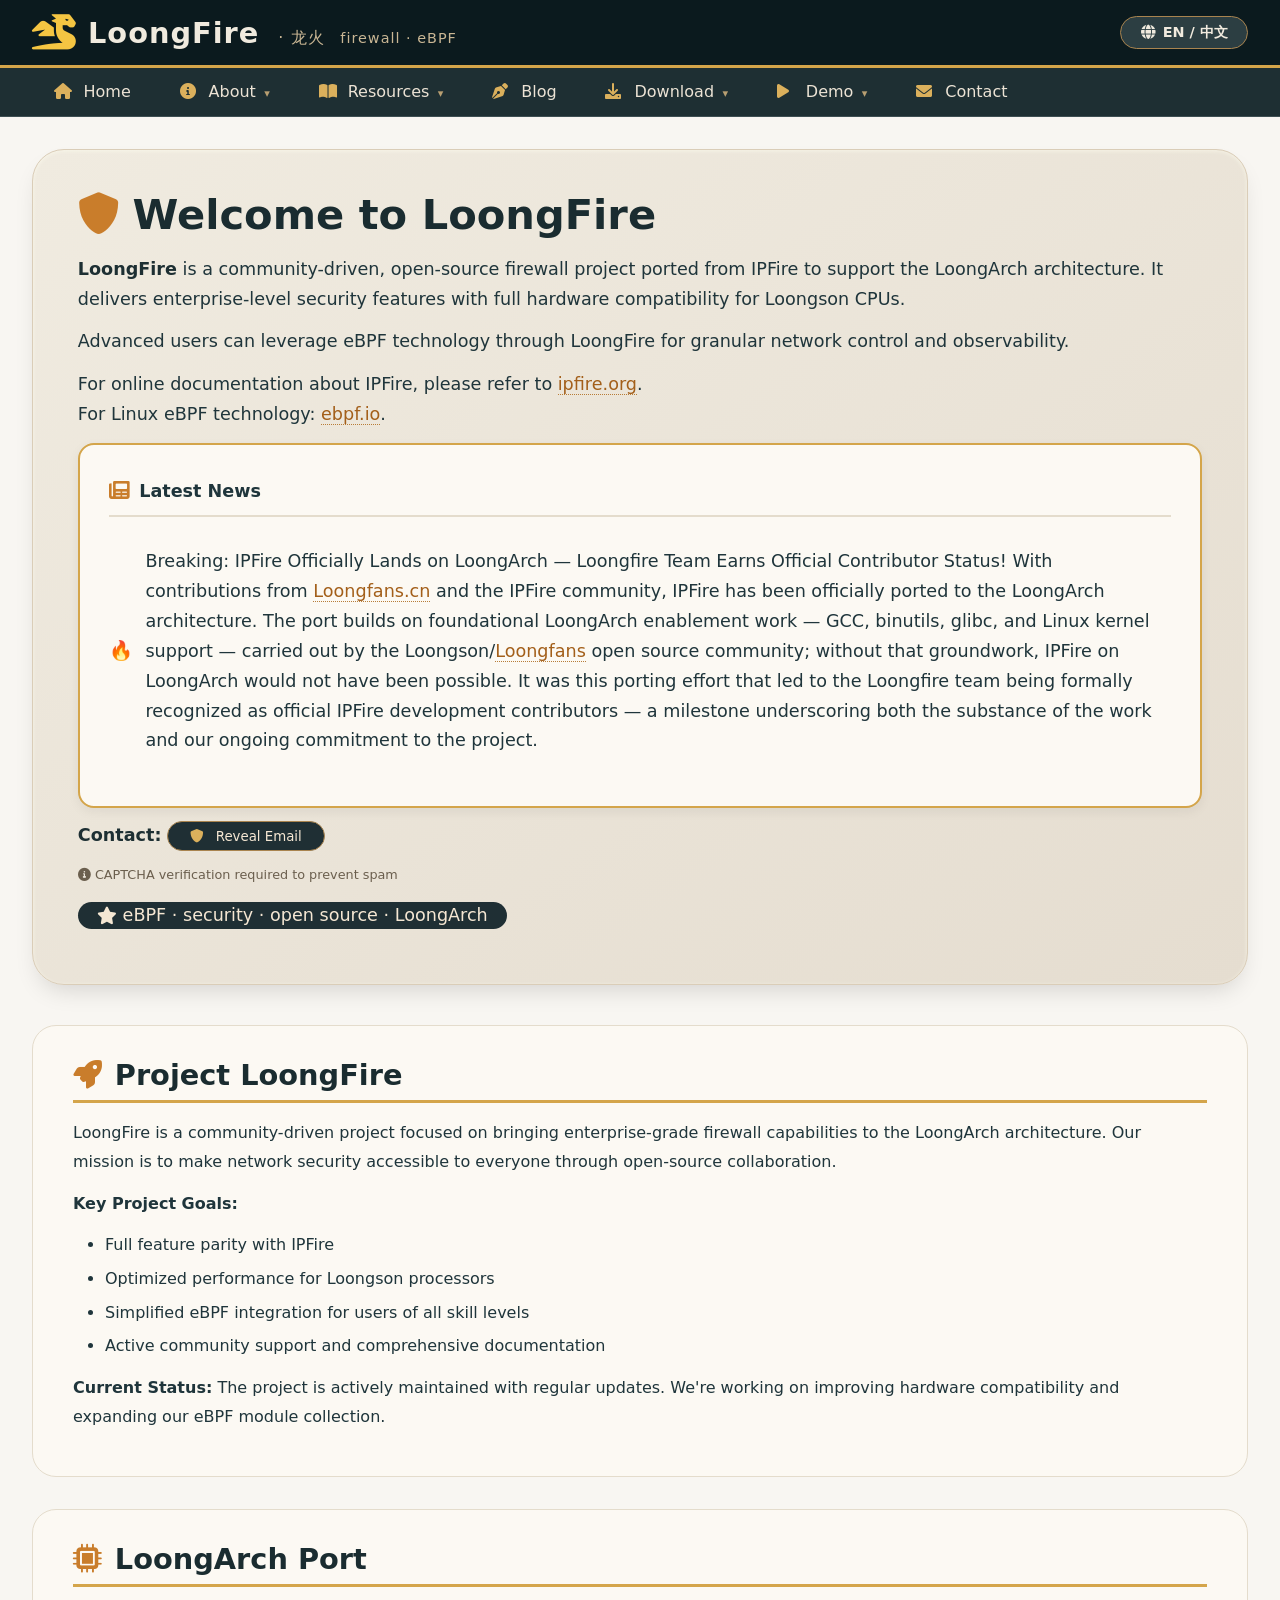
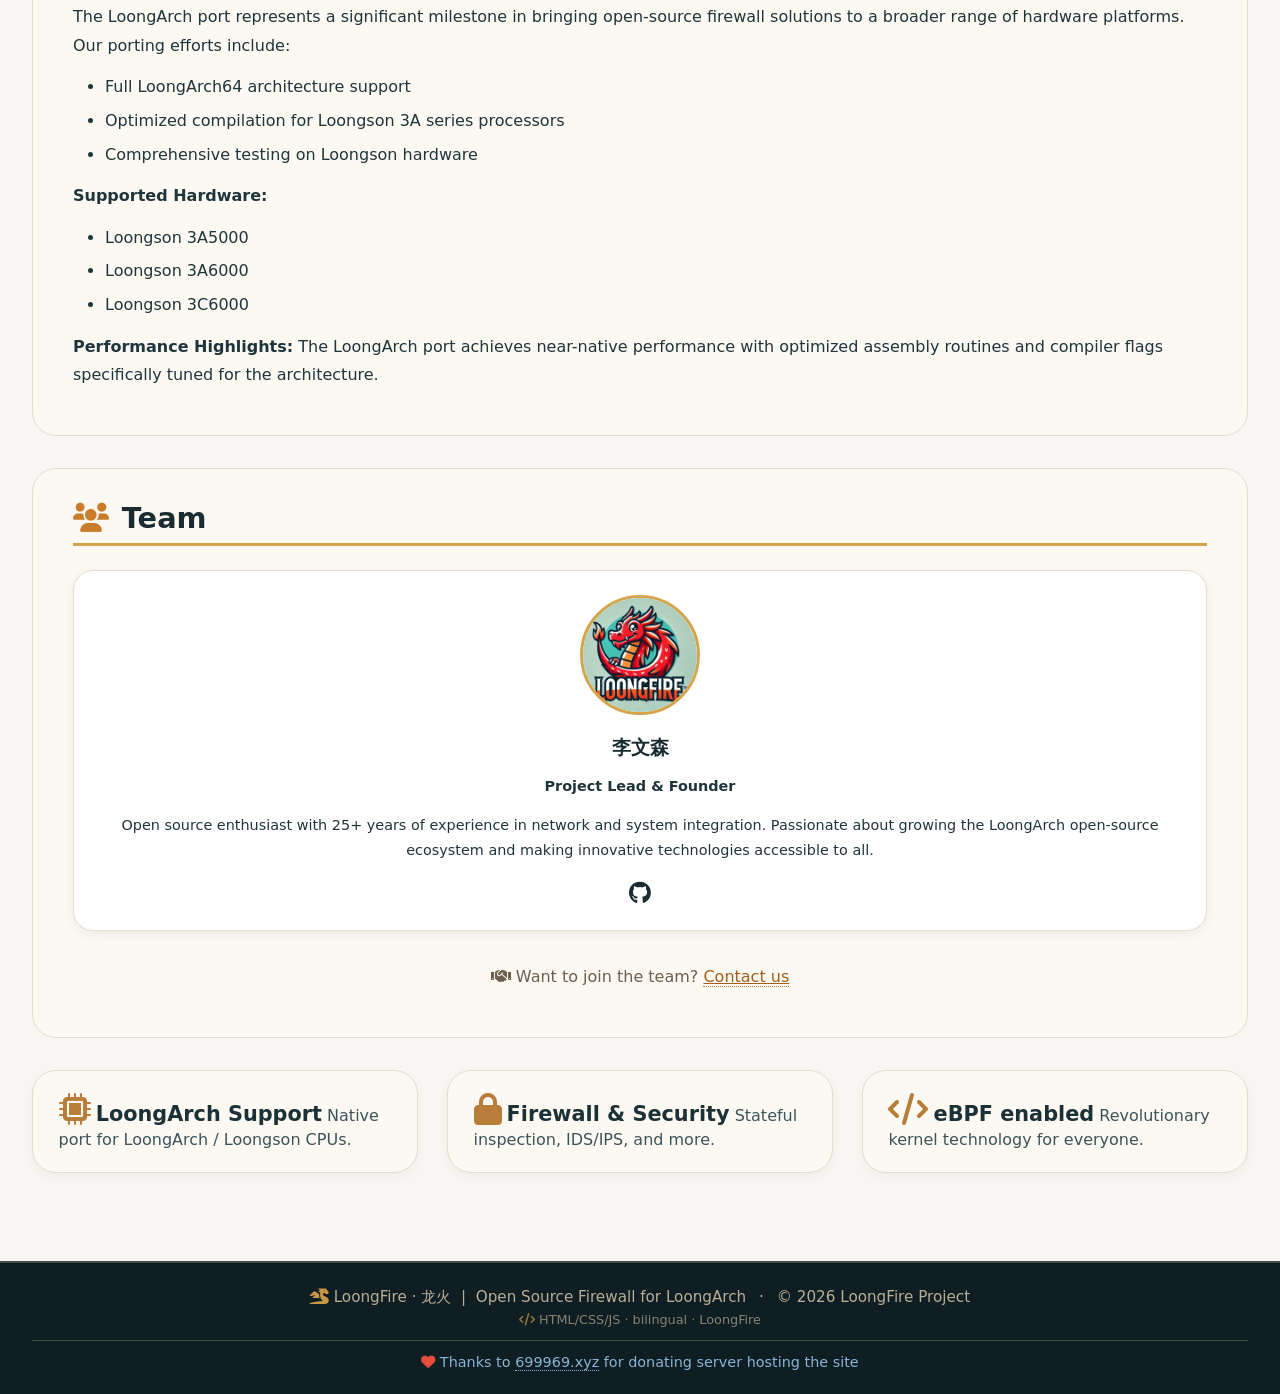
==== index.html @ e5f91e1d "blog: glibc 2.44 story Assisted-by: Deepseek Signed-off-by: Vincent Li <vincent.mc.li@gmail.com>" ====
<!DOCTYPE html>
<html lang="en">
<head>
    <meta charset="UTF-8">
    <meta name="viewport" content="width=device-width, initial-scale=1.0">
    <title>LoongFire · 龙火防火墙</title>
    <!-- Font Awesome for icons -->
    <link rel="stylesheet" href="https://cdnjs.cloudflare.com/ajax/libs/font-awesome/6.0.0-beta3/css/all.min.css">
    <!-- Main styles -->
    <link rel="stylesheet" href="style.css">
    <style>
        /* 域名声明横幅样式 */
        .domain-statement {
            background: #8b0000;
            color: #fff;
            padding: 12px 20px;
            text-align: center;
            font-size: 0.95rem;
            border-bottom: 3px solid #ff6b6b;
            position: relative;
            z-index: 100;
        }
        .domain-statement a {
            color: #ffd700;
            text-decoration: underline;
            font-weight: bold;
        }
        .domain-statement a:hover {
            color: #fff;
        }
        .domain-statement .warning-icon {
            margin-right: 10px;
            font-size: 1.2rem;
            animation: blink-warning 1s infinite;
        }
        @keyframes blink-warning {
            0%, 100% { opacity: 1; }
            50% { opacity: 0.3; }
        }
        .domain-statement .highlight-domain {
            background: rgba(255, 215, 0, 0.2);
            padding: 2px 8px;
            border-radius: 4px;
            font-weight: bold;
            color: #ffd700;
        }
        @media (max-width: 768px) {
            .domain-statement {
                font-size: 0.8rem;
                padding: 10px 12px;
            }
        }
    </style>
</head>
<body class="lang-en">
    <!-- ============ 域名声明横幅 ============ -->
    <!--div class="domain-statement">
        <span class="warning-icon"><i class="fas fa-exclamation-triangle"></i></span>
        <span data-lang="en">
            <strong>⚠️ OFFICIAL DOMAIN NOTICE:</strong> 
            <span class="highlight-domain">loongfire.com</span> and 
            <span class="highlight-domain">loongfire.net</span> are 
            <strong>NOT</strong> official domains of the LoongFire project. 
            They are unauthorized and redirected to this site without permission. 
            The <strong>only official domain</strong> is 
            <a href="https://www.bpfire.net" target="_blank">bpfire.net</a>. 
            Please verify before trusting any content. 
            <i class="fas fa-shield-alt" style="margin-left:8px;"></i>
        </span>
        <span data-lang="zh">
            <strong>⚠️ 官方域名声明：</strong> 
            <span class="highlight-domain">loongfire.com</span> 和 
            <span class="highlight-domain">loongfire.net</span> 
            <strong>并非</strong> LoongFire 项目的官方域名。 
            它们未经授权，被擅自重定向至本站。 
            <strong>唯一官方域名</strong>为 
            <a href="https://www.bpfire.net" target="_blank">bpfire.net</a>。 
            请用户注意甄别，谨防风险。 
            <i class="fas fa-shield-alt" style="margin-left:8px;"></i>
        </span>
    </div-->

    <!-- header -->
    <header class="header">
        <div class="logo-area">
            <span class="logo-icon"><i class="fas fa-dragon"></i></span>
            <span class="logo-text">
                LoongFire <small>· 龙火</small>
                <small style="font-weight:300; font-size:0.9rem; margin-left:0.3rem;" data-lang="en">firewall · eBPF</small>
                <small style="font-weight:300; font-size:0.9rem; margin-left:0.3rem;" data-lang="zh">防火墙 · eBPF</small>
            </span>
        </div>
        <button class="lang-toggle" id="langToggle">
            <i class="fas fa-globe"></i> 
            <span data-lang="en">EN / 中文</span>
            <span data-lang="zh">中文 / EN</span>
        </button>
    </header>

    <!-- navbar -->
    <nav class="navbar">
        <ul class="nav-menu">
            <li class="nav-item"><a href="#" class="nav-link"><i class="fas fa-home"></i> <span data-lang="en">Home</span><span data-lang="zh">首页</span></a></li>
            
            <!-- About dropdown with anchor links -->
            <li class="nav-item dropdown">
                <a href="#" class="nav-link"><i class="fas fa-info-circle"></i> <span data-lang="en">About</span><span data-lang="zh">关于</span></a>
                <div class="dropdown-content">
                    <a href="#project"><span data-lang="en">Project LoongFire</span><span data-lang="zh">LoongFire 项目</span></a>
                    <a href="#loongson-port"><span data-lang="en">Loongson Port</span><span data-lang="zh">龙芯移植</span></a>
                    <a href="#team"><span data-lang="en">Team</span><span data-lang="zh">团队</span></a>
                </div>
            </li>

            <li class="nav-item dropdown">
                <a href="#" class="nav-link"><i class="fas fa-book-open"></i> <span data-lang="en">Resources</span><span data-lang="zh">资源</span></a>
                <div class="dropdown-content">
                    <a href="https://ipfire.org/" target="_blank"><span data-lang="en">IPFire Docs</span><span data-lang="zh">IPFire 文档</span></a>
                    <a href="https://ebpf.io/" target="_blank"><span data-lang="en">eBPF.io</span><span data-lang="zh">eBPF 官网</span></a>
                    <a href="https://github.com/vincentmli/loongfire" target="_blank"><span data-lang="en">GitHub</span><span data-lang="zh">GitHub</span></a>
                </div>
            </li>

            <!-- NEW: Blog page link -->
            <li class="nav-item"><a href="blog/index.html?lang=en" class="nav-link" id="blogNav"><i class="fas fa-pen-nib"></i> <span data-lang="en">Blog</span><span data-lang="zh">博客</span></a></li>

            <!-- DOWNLOAD dropdown -->
            <li class="nav-item dropdown">
                <a href="#" class="nav-link"><i class="fas fa-download"></i> <span data-lang="en">Download</span><span data-lang="zh">下载</span></a>
                <div class="dropdown-content">
                    <a href="https://www.bpfire.net/download/loongfire/images_loongarch64/" target="_blank"><span data-lang="en">LoongArch</span><span data-lang="zh">龙架构</span></a>
                    <a href="https://www.bpfire.net/download/loongfire/images_x86_64/" target="_blank"><span data-lang="en">X86_64</span><span data-lang="zh">X86_64</span></a>
                </div>
            </li>

            <!-- DEMO dropdown -->
            <li class="nav-item dropdown">
                <a href="#" class="nav-link"><i class="fas fa-play"></i> <span data-lang="en">Demo</span><span data-lang="zh">演示</span></a>
                <div class="dropdown-content">
                    <a href="https://youtu.be/1pdNgoP-Kho?si=ar517D0sQq7gYv2_" target="_blank"><span data-lang="en">Youtube Demo Video</span><span data-lang="zh">油管演示视频</span></a>
                    <a href="https://youtu.be/rVHkBf1HB7Y" target="_blank"><span data-lang="en">Loongson Mini PC Demo</span><span data-lang="zh">龙芯迷你 PC 演示</span></a>
                    <a href="https://space.bilibili.com/622328985" target="_blank"><span data-lang="en">Bilibili Video collections</span><span data-lang="zh">Bilibili 视频集</span></a>
                </div>
            </li>

            <li class="nav-item"><a href="#" class="nav-link" id="contactNavLink"><i class="fas fa-envelope"></i> <span data-lang="en">Contact</span><span data-lang="zh">联系</span></a></li>
        </ul>
    </nav>

    <!-- main content -->
    <div class="container">
        <section class="hero">
            <h1>
                <i class="fas fa-shield-alt"></i> 
                <span data-lang="en">Welcome to LoongFire</span>
                <span data-lang="zh">欢迎使用 LoongFire</span>
            </h1>

            <div data-lang="en">
                <p><b>LoongFire</b> is a community-driven, open-source firewall project ported from IPFire to support the LoongArch architecture. It delivers enterprise-level security features with full hardware compatibility for Loongson CPUs.</p>
                <p>Advanced users can leverage eBPF technology through LoongFire for granular network control and observability.</p>
                <p>For online documentation about IPFire, please refer to <a href="https://ipfire.org/" target="_blank">ipfire.org</a>.<br/>For Linux eBPF technology: <a href="https://ebpf.io/" target="_blank">ebpf.io</a>.</p>
            </div>
            <div data-lang="zh">
                <p><b>LoongFire</b> 是一个社区驱动的开源防火墙项目，基于 IPFire 移植，支持龙架构（LoongArch）。它为龙芯 CPU 提供企业级安全防护与完整的硬件兼容性。</p>
                <p>高级用户可以通过 LoongFire 使用 eBPF 技术，实现细粒度的网络控制与可观测性。</p>
                <p>关于 IPFire 的在线文档，请参考 <a href="https://ipfire.org/" target="_blank">ipfire.org</a>。<br/>Linux eBPF 技术：<a href="https://ebpf.io/" target="_blank">ebpf.io</a>。</p>
            </div>

            <!-- Rolling News Section -->
            <div class="news-section">
                <div class="news-header">
                    <i class="fas fa-newspaper"></i>
                    <span data-lang="en">Latest News</span>
                    <span data-lang="zh">最新动态</span>
                </div>
                <div class="news-ticker">
                    <div class="news-item active">
                        <span class="news-badge">🔥</span>
			<span data-lang="en">Breaking: IPFire Officially Lands on LoongArch — Loongfire Team Earns Official Contributor Status! With contributions from <a href="https://loongfans.cn">Loongfans.cn</a> and the IPFire community, IPFire has been officially ported to the LoongArch architecture. The port builds on foundational LoongArch enablement work — GCC, binutils, glibc, and Linux kernel support — carried out by the Loongson/<a href="https://loongfans.cn">Loongfans</a> open source community; without that groundwork, IPFire on LoongArch would not have been possible. It was this porting effort that led to the Loongfire team being formally recognized as official IPFire development contributors — a milestone underscoring both the substance of the work and our ongoing commitment to the project.</span>
			<span data-lang="zh">重磅：IPFire 正式登陆龙架构！Loongfire 团队跻身 IPFire 官方贡献者行列 在 <a href="https://loongfans.cn">Loongfans.cn</a> 龙芯爱好者社区与 IPFire 社区的共同支持下，IPFire 已正式移植至龙架构。此次移植建立在龙芯/<a href="https://loongfans.cn">Loongfans</a> 开源社区完成的 GCC、binutils、glibc 及 Linux 内核龙架构支持等基础性工作之上——没有这些铺垫，IPFire 支持龙架构便无从谈起。正是此次移植工作，使 Loongfire 团队被正式认定为 IPFire 官方开发贡献者——这一里程碑既彰显了工作的实质分量，也体现了我们对该项目的长期投入。</span>
                    </div>

                    <!-- NEW: Blog news item -->
                    <div class="news-item">
                        <span class="news-badge">📝</span>
                        <span data-lang="en">New on the blog: <a href="blog/2026-10-27-glibc-dracut-boot-bug.html?lang=en" style="color:inherit;border-bottom:1px dotted currentColor;">The Bug That Broke the Boot</a> — how a glibc 2.44 change silently crippled dracut, and how LoongFire and IPFire tracked it down.</span>
                        <span data-lang="zh">博客新文章：<a href="blog/2026-10-27-glibc-dracut-boot-bug.html?lang=zh" style="color:inherit;border-bottom:1px dotted currentColor;">一个让启动失败的 Bug</a> —— glibc 2.44 的变更如何悄然瘫痪 dracut，以及 LoongFire 与 IPFire 如何将其揪出。</span>
                    </div>

                    <!--div class="news-item">
                        <span class="news-badge">🚀</span>
                        <span data-lang="en">LoongFire core204 released</span>
                        <span data-lang="zh">LoongFire core204 性能优化版本发布</span>
                    </div-->
                    <!--div class="news-item">
                        <span class="news-badge">🐧</span>
                        <span data-lang="en">Kernel 7.2 stable is now live on LoongFire — faster, safer, stronger</span>
                        <span data-lang="zh">LoongFire 正式支持内核 7.2 稳定版 — 更快、更安全、更强悍</span>
                    </div-->
                </div>
            </div>

            <!-- Contact section with CAPTCHA -->
            <div class="contact-section" id="contactSection">
                <p>
                    <span data-lang="en"><b>Contact:</b></span>
                    <span data-lang="zh"><b>联系：</b></span>
                    <button class="contact-btn" id="showCaptchaBtn">
                        <i class="fas fa-shield-alt"></i> 
                        <span data-lang="en">Reveal Email</span>
                        <span data-lang="zh">显示邮箱</span>
                    </button>
                </p>
                <div class="email-revealed" id="emailRevealed">
                    <i class="fas fa-envelope"></i> jinyangli39@foxmail.com
                </div>
                <p style="font-size:0.8rem; color:#6b5f4e; margin-top:0.2rem;">
                    <i class="fas fa-info-circle"></i> 
                    <span data-lang="en">CAPTCHA verification required to prevent spam</span>
                    <span data-lang="zh">需要 CAPTCHA 验证以防止垃圾邮件</span>
                </p>
            </div>

            <div style="margin-top: 1rem;">
                <span style="background: #1f2f34; color: #f5e7d3; padding: 0.2rem 1.2rem; border-radius: 40px; font-weight: 500;">
                    <i class="fas fa-star"></i> <span data-lang="en">eBPF · security · open source · LoongArch</span><span data-lang="zh">eBPF · 安全 · 开源 · 龙架构</span>
                </span>
            </div>
        </section>

        <!-- About Sections -->
        <section id="project" class="about-section">
            <h2><i class="fas fa-rocket"></i> <span data-lang="en">Project LoongFire</span><span data-lang="zh">LoongFire 项目</span></h2>
            <div data-lang="en">
                <p>LoongFire is a community-driven project focused on bringing enterprise-grade firewall capabilities to the LoongArch architecture. Our mission is to make network security accessible to everyone through open-source collaboration.</p>
                <p><b>Key Project Goals:</b></p>
                <ul>
                    <li>Full feature parity with IPFire</li>
                    <li>Optimized performance for Loongson processors</li>
                    <li>Simplified eBPF integration for users of all skill levels</li>
                    <li>Active community support and comprehensive documentation</li>
                </ul>
                <p><b>Current Status:</b> The project is actively maintained with regular updates. We're working on improving hardware compatibility and expanding our eBPF module collection.</p>
            </div>
            <div data-lang="zh">
                <p>LoongFire 是一个社区驱动的开源项目，致力于将企业级防火墙功能带到龙架构。我们的使命是通过开源协作，让网络安全对每个人都触手可及。</p>
                <p><b>项目关键目标：</b></p>
                <ul>
                    <li>与 IPFire 功能完全一致</li>
                    <li>针对龙芯处理器优化性能</li>
                    <li>为不同技术水平的用户简化 eBPF 集成</li>
                    <li>活跃的社区支持和完善的文档</li>
                </ul>
                <p><b>当前状态：</b>项目正在积极维护并定期更新。我们正在改进硬件兼容性并扩展 eBPF 模块集。</p>
            </div>
        </section>

        <section id="loongson-port" class="about-section">
            <h2><i class="fas fa-microchip"></i> <span data-lang="en">LoongArch Port</span><span data-lang="zh">龙架构移植</span></h2>
            <div data-lang="en">
                <p>The LoongArch port represents a significant milestone in bringing open-source firewall solutions to a broader range of hardware platforms. Our porting efforts include:</p>
                <ul>
                    <li>Full LoongArch64 architecture support</li>
                    <li>Optimized compilation for Loongson 3A series processors</li>
                    <li>Comprehensive testing on Loongson hardware</li>
                </ul>
                <p><b>Supported Hardware:</b></p>
                <ul>
                    <li>Loongson 3A5000</li>
                    <li>Loongson 3A6000</li>
                    <li>Loongson 3C6000</li>
                </ul>
                <p><b>Performance Highlights:</b> The LoongArch port achieves near-native performance with optimized assembly routines and compiler flags specifically tuned for the architecture.</p>
            </div>
            <div data-lang="zh">
                <p>龙架构移植是将开源防火墙解决方案带到更广泛硬件平台的重要里程碑。我们的移植工作包括：</p>
                <ul>
                    <li>完整 LoongArch64 架构支持</li>
                    <li>针对龙芯 3A 系列处理器优化编译</li>
                    <li>在龙芯硬件上全面测试</li>
                </ul>
                <p><b>支持的硬件：</b></p>
                <ul>
                    <li>龙芯 3A5000</li>
                    <li>龙芯 3A6000</li>
                    <li>龙芯 3C6000</li>
                </ul>
                <p><b>性能亮点：</b>龙架构移植通过针对该架构优化的汇编例程和编译器标志，实现了接近原生的性能。</p>
            </div>
        </section>

        <section id="team" class="about-section">
            <h2><i class="fas fa-users"></i> <span data-lang="en">Team</span><span data-lang="zh">团队</span></h2>
            <div class="team-grid">
                <div class="team-member">
                    <img src="./loongfire-logo.jpg" alt="李文森" class="team-avatar">
                    <h3>李文森</h3>
                    <p class="team-role"><span data-lang="en">Project Lead & Founder</span><span data-lang="zh">项目负责人 & 创始人</span></p>
                    <p class="team-bio" data-lang="en">Open source enthusiast with 25+ years of experience in network and system integration. Passionate about growing the LoongArch open-source ecosystem and making innovative technologies accessible to all.</p>
                    <p class="team-bio" data-lang="zh">开源爱好者，拥有25年以上网络系统集成经验。致力于推动龙架构开源生态发展，让创新技术惠及每一位用户。</p>

                    <div class="team-social">
                        <a href="https://github.com/vincentmli" target="_blank"><i class="fab fa-github"></i></a>
                    </div>
                </div>
                
            </div>
            <p style="text-align: center; margin-top: 2rem; color: #6b5f4e;">
                <i class="fas fa-handshake"></i> 
                <span data-lang="en">Want to join the team? <a href="#" id="teamContactLink" style="color: #a35f1a; border-bottom: 1px dotted #b87d38; cursor: pointer;">Contact us</a></span>
                <span data-lang="zh">想加入团队？<a href="#" id="teamContactLinkZh" style="color: #a35f1a; border-bottom: 1px dotted #b87d38; cursor: pointer;">联系我们</a></span>
            </p>
        </section>

        <div class="feature-grid">
            <div class="feature-card">
                <i class="fas fa-microchip"></i>
                <h3 data-lang="en">LoongArch Support</h3>
                <h3 data-lang="zh">龙架构支持</h3>
                <p data-lang="en">Native port for LoongArch / Loongson CPUs.</p>
                <p data-lang="zh">原生支持龙架构 / 龙芯 CPU。</p>
            </div>
            <div class="feature-card">
                <i class="fas fa-lock"></i>
                <h3 data-lang="en">Firewall & Security</h3>
                <h3 data-lang="zh">防火墙 & 安全</h3>
                <p data-lang="en">Stateful inspection, IDS/IPS, and more.</p>
                <p data-lang="zh">状态检测、入侵检测/防御等。</p>
            </div>
            <div class="feature-card">
                <i class="fas fa-code"></i>
                <h3 data-lang="en">eBPF enabled</h3>
                <h3 data-lang="zh">eBPF 赋能</h3>
                <p data-lang="en">Revolutionary kernel technology for everyone.</p>
                <p data-lang="zh">人人都能用的革命性内核技术。</p>
            </div>
        </div>
    </div>

    <!-- CAPTCHA Modal -->
    <div class="captcha-overlay" id="captchaOverlay">
        <div class="captcha-modal">
            <button class="close-btn" id="closeCaptchaBtn">&times;</button>
            <h3>
                <i class="fas fa-shield-alt"></i>
                <span data-lang="en">Verify you are human</span>
                <span data-lang="zh">验证您是真人</span>
            </h3>
            <p data-lang="en">Please solve the math problem to reveal the email address.</p>
            <p data-lang="zh">请解决数学问题以显示邮箱地址。</p>
            
            <div class="captcha-challenge" id="captchaChallenge">
                <span id="num1">5</span> + <span id="num2">3</span> = ?
            </div>
            
            <div class="captcha-input-group">
                <input type="number" id="captchaInput" placeholder="?" autofocus>
                <button id="verifyCaptchaBtn">
                    <span data-lang="en">Verify</span>
                    <span data-lang="zh">验证</span>
                </button>
            </div>
            
            <div class="captcha-error" id="captchaError">
                <i class="fas fa-exclamation-circle"></i> 
                <span data-lang="en">Incorrect answer. Please try again.</span>
                <span data-lang="zh">答案错误。请重试。</span>
            </div>
            
            <div class="captcha-success" id="captchaSuccess">
                <i class="fas fa-check-circle"></i> 
                <span data-lang="en">Verified! Email revealed below.</span>
                <span data-lang="zh">验证成功！邮箱已显示。</span>
            </div>
            
            <button class="captcha-refresh" id="refreshCaptchaBtn">
                <i class="fas fa-sync-alt"></i> 
                <span data-lang="en">New challenge</span>
                <span data-lang="zh">新题目</span>
            </button>
        </div>
    </div>

    <!-- footer -->
    <footer class="footer">
        <p>
            <i class="fas fa-dragon"></i> LoongFire · 龙火 &nbsp;|&nbsp;
            <span data-lang="en">Open Source Firewall for LoongArch</span>
            <span data-lang="zh">龙架构开源防火墙</span>
            <span style="margin:0 0.5rem;">·</span>
            <span data-lang="en">© 2026 LoongFire Project</span>
            <span data-lang="zh">© 2026 LoongFire 项目</span>
        </p>
        <p style="font-size:0.8rem; opacity:0.7; margin-top:0.3rem;">
            <i class="fas fa-code"></i> HTML/CSS/JS · bilingual · LoongFire
        </p>
        <!-- Donation acknowledgment -->
        <p style="font-size:0.9rem; margin-top:0.8rem; padding-top:0.8rem; border-top:1px solid #3f4f44; color: #8ab4d6;">
            <i class="fas fa-heart" style="color: #e74c3c;"></i> 
            <span data-lang="en">Thanks to <a href="https://699969.xyz" target="_blank" style="color: #8ab4d6; text-decoration: none; border-bottom: 1px dotted #8ab4d6;">699969.xyz</a> for donating server hosting the site</span>
            <span data-lang="zh">感谢 <a href="https://699969.xyz" target="_blank" style="color: #8ab4d6; text-decoration: none; border-bottom: 1px dotted #8ab4d6;">699969.xyz</a> 捐赠服务器托管本网站</span>
        </p>
    </footer>

    <!-- Keep the Blog nav link in the current language -->
    <script>
    (function () {
        var nav = document.getElementById('blogNav');
        if (!nav) return;
        nav.addEventListener('click', function () {
            var lang = document.body.classList.contains('lang-zh') ? 'zh' : 'en';
            nav.href = 'blog/index.html?lang=' + lang;
        });
    })();
    </script>

    <!-- JavaScript -->
    <script src="script.js"></script>
</body>
</html>
---- style.css ----
* {
    margin: 0;
    padding: 0;
    box-sizing: border-box;
    font-family: 'Segoe UI', Roboto, system-ui, Tahoma, Verdana, Arial, sans-serif;
}
body {
    background: #f8f6f2;
    min-height: 100vh;
    display: flex;
    flex-direction: column;
}
/* header & nav */
.header {
    background: #0b1a1e;
    color: #f0eade;
    padding: 0.75rem 2rem;
    display: flex;
    flex-wrap: wrap;
    align-items: center;
    justify-content: space-between;
    border-bottom: 3px solid #d4a54a;
    box-shadow: 0 4px 12px rgba(0,0,0,0.2);
}
.logo-area {
    display: flex;
    align-items: center;
    gap: 0.75rem;
}
.logo-icon {
    font-size: 2.2rem;
    color: #f5c542;
}
.logo-text {
    font-size: 1.8rem;
    font-weight: 700;
    letter-spacing: 1px;
}
.logo-text small {
    font-weight: 300;
    font-size: 1rem;
    margin-left: 0.5rem;
    color: #c9b694;
}
.lang-toggle {
    background: #2c3e42;
    border: 1px solid #a9844f;
    color: #f0eade;
    padding: 0.4rem 1.2rem;
    border-radius: 30px;
    font-weight: 600;
    font-size: 0.9rem;
    cursor: pointer;
    transition: 0.2s;
    display: flex;
    align-items: center;
    gap: 0.5rem;
}
.lang-toggle:hover {
    background: #3e555a;
    border-color: #dbb05c;
}
.navbar {
    background: #1e2f33;
    padding: 0 2rem;
    display: flex;
    flex-wrap: wrap;
    align-items: center;
    border-bottom: 1px solid #3e4f53;
}
.nav-menu {
    display: flex;
    flex-wrap: wrap;
    list-style: none;
    gap: 0.25rem;
}
.nav-item {
    position: relative;
}
.nav-link {
    display: block;
    padding: 0.9rem 1.4rem;
    color: #ece3d5;
    text-decoration: none;
    font-weight: 500;
    font-size: 1rem;
    transition: 0.15s;
    border-radius: 4px 4px 0 0;
    cursor: default;
}
.nav-link i {
    margin-right: 0.4rem;
    width: 1.1rem;
    color: #dbb05c;
}
.nav-link:hover {
    background: #2f454a;
    color: #fff6e5;
}
.nav-link.external {
    cursor: pointer;
}
.dropdown-content {
    display: none;
    position: absolute;
    top: 100%;
    left: 0;
    background: #233b40;
    min-width: 200px;
    border-radius: 0 0 8px 8px;
    box-shadow: 0 12px 24px rgba(0,0,0,0.4);
    padding: 0.3rem 0;
    z-index: 999;
    border-top: 2px solid #d4a54a;
}
.dropdown-content a {
    display: block;
    padding: 0.7rem 1.6rem;
    color: #ede7dc;
    text-decoration: none;
    font-weight: 400;
    border-left: 3px solid transparent;
    transition: 0.1s;
}
.dropdown-content a:hover {
    background: #2f4d54;
    border-left-color: #f5c542;
    color: #fff;
}
.nav-item.dropdown:hover .dropdown-content {
    display: block;
}
.nav-item.dropdown > .nav-link::after {
    content: " ▾";
    font-size: 0.7rem;
    color: #b89f72;
    margin-left: 0.3rem;
}
/* main container */
.container {
    max-width: 1300px;
    margin: 0 auto;
    padding: 2rem 2rem;
    flex: 1;
    width: 100%;
}
/* hero / original content area */
.hero {
    background: linear-gradient(145deg, #f0ebe0, #e5ddd0);
    padding: 2.5rem 2.8rem;
    border-radius: 32px;
    box-shadow: inset 0 1px 4px rgba(255,255,240,0.6), 0 12px 24px -8px rgba(0,0,0,0.15);
    margin-bottom: 2.5rem;
    border: 1px solid #dacdb8;
}
.hero h1 {
    font-size: 2.6rem;
    font-weight: 700;
    color: #1a2c30;
    display: flex;
    align-items: center;
    gap: 0.8rem;
    flex-wrap: wrap;
    margin-bottom: 1rem;
}
.hero h1 i {
    color: #c97d2b;
}
.hero p, .hero div {
    font-size: 1.1rem;
    line-height: 1.7;
    color: #1f353b;
    margin: 0.8rem 0;
}
.hero a {
    color: #a35f1a;
    text-decoration: none;
    font-weight: 500;
    border-bottom: 1px dotted #b87d38;
}
.hero a:hover {
    color: #c77d2a;
    border-bottom: 1px solid #b87d38;
}
.hero b, .hero strong {
    color: #1d2f33;
}
.hero em {
    font-style: italic;
    color: #2d4247;
}
.download-links {
    background: #fcf9f3;
    padding: 1.2rem 1.8rem;
    border-radius: 24px;
    border-left: 6px solid #d4a54a;
    margin: 1.5rem 0;
}
.download-links p {
    margin: 0.5rem 0;
}
.feature-grid {
    display: grid;
    grid-template-columns: repeat(auto-fit, minmax(220px, 1fr));
    gap: 1.8rem;
    margin: 2rem 0;
}
.feature-card {
    background: #fcf9f3;
    padding: 1.4rem 1.6rem;
    border-radius: 24px;
    box-shadow: 0 4px 12px rgba(0,0,0,0.04);
    border: 1px solid #e4dccc;
    transition: 0.2s;
}
.feature-card:hover {
    transform: translateY(-4px);
    border-color: #c9b187;
}
.feature-card i {
    font-size: 2rem;
    color: #b87d38;
    margin-bottom: 0.3rem;
}
.feature-card h3 {
    font-size: 1.3rem;
    color: #1c3136;
}
.feature-card p {
    color: #3d5359;
}
.section-title {
    font-size: 1.8rem;
    font-weight: 600;
    color: #1d2f33;
    border-left: 6px solid #d4a54a;
    padding-left: 1rem;
    margin: 2rem 0 1.2rem 0;
}
.footer {
    background: #0f1e22;
    color: #b8ad96;
    padding: 1.5rem 2rem;
    text-align: center;
    border-top: 2px solid #3f4f44;
    margin-top: 1.5rem;
    font-size: 0.95rem;
}
.footer i {
    color: #ca9747;
}
/* CAPTCHA & Contact styling */
.contact-section {
    margin-top: 0.5rem;
}
.contact-btn {
    display: inline-block;
    background: #1f2f34;
    color: #f5e7d3;
    padding: 0.4rem 1.4rem;
    border-radius: 40px;
    font-weight: 500;
    cursor: pointer;
    border: 1px solid #a9844f;
    transition: 0.2s;
    text-decoration: none;
}
.contact-btn:hover {
    background: #2f454a;
    border-color: #dbb05c;
}
.contact-btn i {
    margin-right: 0.5rem;
    color: #dbb05c;
}

/* CAPTCHA overlay/modal */
.captcha-overlay {
    display: none;
    position: fixed;
    top: 0;
    left: 0;
    width: 100%;
    height: 100%;
    background: rgba(0,0,0,0.6);
    z-index: 9999;
    justify-content: center;
    align-items: center;
    backdrop-filter: blur(4px);
}
.captcha-overlay.active {
    display: flex;
}
.captcha-modal {
    background: #f8f6f2;
    border-radius: 32px;
    padding: 2.5rem 3rem;
    max-width: 440px;
    width: 90%;
    box-shadow: 0 24px 48px rgba(0,0,0,0.4);
    border: 2px solid #d4a54a;
    position: relative;
    animation: modalSlideIn 0.3s ease-out;
}
@keyframes modalSlideIn {
    from {
        transform: translateY(-30px) scale(0.95);
        opacity: 0;
    }
    to {
        transform: translateY(0) scale(1);
        opacity: 1;
    }
}
.captcha-modal .close-btn {
    position: absolute;
    top: 12px;
    right: 18px;
    font-size: 1.8rem;
    color: #6b5f4e;
    cursor: pointer;
    transition: 0.2s;
    background: none;
    border: none;
    line-height: 1;
}
.captcha-modal .close-btn:hover {
    color: #1a2c30;
    transform: rotate(90deg);
}
.captcha-modal h3 {
    color: #1a2c30;
    font-size: 1.5rem;
    margin-bottom: 0.5rem;
    display: flex;
    align-items: center;
    gap: 0.6rem;
}
.captcha-modal h3 i {
    color: #c97d2b;
}
.captcha-modal p {
    color: #3d5359;
    margin-bottom: 1.2rem;
    font-size: 0.95rem;
}
.captcha-challenge {
    background: #e8e0d4;
    padding: 1rem 1.5rem;
    border-radius: 16px;
    font-size: 1.8rem;
    font-weight: 700;
    text-align: center;
    color: #1a2c30;
    margin-bottom: 1rem;
    border: 2px dashed #b87d38;
    font-family: 'Courier New', monospace;
    letter-spacing: 2px;
}
.captcha-input-group {
    display: flex;
    gap: 0.8rem;
    margin-bottom: 1rem;
    flex-wrap: wrap;
}
.captcha-input-group input {
    flex: 1;
    padding: 0.7rem 1rem;
    border: 2px solid #c9b187;
    border-radius: 12px;
    font-size: 1rem;
    background: white;
    transition: 0.2s;
    min-width: 120px;
}
.captcha-input-group input:focus {
    outline: none;
    border-color: #d4a54a;
    box-shadow: 0 0 0 3px rgba(212, 165, 74, 0.2);
}
.captcha-input-group button {
    padding: 0.7rem 1.8rem;
    background: #1f2f34;
    color: #f5e7d3;
    border: none;
    border-radius: 12px;
    font-weight: 600;
    font-size: 1rem;
    cursor: pointer;
    transition: 0.2s;
    white-space: nowrap;
}
.captcha-input-group button:hover {
    background: #2f454a;
}
.captcha-input-group button:disabled {
    opacity: 0.5;
    cursor: not-allowed;
}
.captcha-error {
    color: #c0392b;
    font-size: 0.9rem;
    margin-top: -0.5rem;
    margin-bottom: 0.5rem;
    display: none;
}
.captcha-error.show {
    display: block;
}
.captcha-success {
    color: #27ae60;
    font-size: 0.95rem;
    margin-top: 0.5rem;
    display: none;
    align-items: center;
    gap: 0.5rem;
}
.captcha-success.show {
    display: flex;
}
.email-revealed {
    display: none;
    background: #e8f0e8;
    padding: 0.5rem 1.2rem;
    border-radius: 12px;
    font-family: 'Courier New', monospace;
    font-size: 1.1rem;
    color: #1a2c30;
    border: 2px solid #27ae60;
    margin-top: 0.5rem;
    word-break: break-all;
}
.email-revealed.show {
    display: inline-block;
}
.email-revealed i {
    color: #27ae60;
    margin-right: 0.5rem;
}
.captcha-refresh {
    background: none;
    border: none;
    color: #6b5f4e;
    cursor: pointer;
    font-size: 0.9rem;
    text-decoration: underline;
    margin-left: 0.5rem;
    transition: 0.2s;
}
.captcha-refresh:hover {
    color: #1a2c30;
}
/* language toggle */
body.lang-en .lang-zh {
    display: none;
}
body.lang-zh .lang-en {
    display: none;
}
[data-lang] {
    display: inline;
}
body.lang-en [data-lang="zh"] {
    display: none !important;
}
body.lang-zh [data-lang="en"] {
    display: none !important;
}
.lang-both {
    display: inline;
}

@media (max-width: 768px) {
    /* Force horizontal menu */
    .nav-menu {
        display: flex;
        flex-direction: row;      /* override any column rule */
        flex-wrap: wrap;          /* allow wrapping to second line */
        justify-content: center;
        gap: 0.25rem;
        padding: 0.4rem 0.5rem;
    }

    .nav-item {
        width: auto;              /* don't stretch full width */
        flex: 0 0 auto;
    }

    .nav-link {
        padding: 0.4rem 0.6rem;
        font-size: 0.8rem;
        white-space: nowrap;
    }

    /* Hide icons on small screens to save space (optional) */
    .nav-link i {
        display: none;
    }

    /* Dropdowns: position them so they don't overflow the screen */
    .dropdown-content {
        position: absolute;
        left: 50%;
        transform: translateX(-50%);
        min-width: 180px;
        z-index: 200;
    }
}

/* News Section */
.news-section {
    background: #fcf9f3;
    border-radius: 16px;
    padding: 1.2rem 1.8rem;
    margin: 1.5rem 0;
    border: 2px solid #d4a54a;
    box-shadow: 0 4px 12px rgba(0,0,0,0.06);
}

.news-header {
    display: flex;
    align-items: center;
    gap: 0.6rem;
    font-size: 1.1rem;
    font-weight: 600;
    color: #1a2c30;
    margin-bottom: 0.8rem;
    padding-bottom: 0.5rem;
    border-bottom: 2px solid #e4dccc;
}

.news-header i {
    color: #c97d2b;
    font-size: 1.3rem;
}

.news-ticker {
    position: relative;
    overflow: hidden;
    min-height: 2.5rem;
}

.news-item {
    display: none;
    animation: fadeSlide 0.8s ease-in-out;
    padding: 0.3rem 0;
    font-size: 1rem;
    color: #1f353b;
    align-items: center;
    gap: 0.8rem;
}

.news-item.active {
    display: flex;
}

.news-badge {
    font-size: 1.2rem;
    flex-shrink: 0;
}

@keyframes fadeSlide {
    from {
        opacity: 0;
        transform: translateY(-10px);
    }
    to {
        opacity: 1;
        transform: translateY(0);
    }
}

.news-item a {
    color: #a35f1a;
    text-decoration: none;
    font-weight: 500;
    border-bottom: 1px dotted #b87d38;
}

.news-item a:hover {
    color: #c77d2a;
    border-bottom: 1px solid #b87d38;
}

/* About Sections */
.about-section {
    background: #fcf9f3;
    padding: 2rem 2.5rem;
    border-radius: 24px;
    margin: 2rem 0;
    border: 1px solid #e4dccc;
    scroll-margin-top: 80px;
}

.about-section h2 {
    color: #1a2c30;
    font-size: 1.8rem;
    margin-bottom: 1rem;
    display: flex;
    align-items: center;
    gap: 0.8rem;
    border-bottom: 3px solid #d4a54a;
    padding-bottom: 0.5rem;
}

.about-section h2 i {
    color: #c97d2b;
}

.about-section p {
    color: #1f353b;
    line-height: 1.8;
    margin: 0.8rem 0;
}

.about-section ul {
    color: #1f353b;
    line-height: 1.8;
    padding-left: 2rem;
    margin: 0.8rem 0;
}

.about-section ul li {
    margin: 0.3rem 0;
}

/* Team Grid */
.team-grid {
    display: grid;
    grid-template-columns: repeat(auto-fit, minmax(250px, 1fr));
    gap: 2rem;
    margin: 1.5rem 0;
}

.team-member {
    background: white;
    padding: 1.5rem;
    border-radius: 20px;
    text-align: center;
    box-shadow: 0 4px 12px rgba(0,0,0,0.06);
    border: 1px solid #e4dccc;
    transition: 0.3s;
}

.team-member:hover {
    transform: translateY(-4px);
    box-shadow: 0 8px 24px rgba(0,0,0,0.1);
}

.team-avatar {
    width: 120px;
    height: 120px;
    border-radius: 50%;
    margin-bottom: 1rem;
    border: 3px solid #d4a54a;
    object-fit: cover;
}

.team-member h3 {
    color: #1a2c30;
    font-size: 1.2rem;
    margin-bottom: 0.2rem;
}

.team-role {
    color: #b87d38;
    font-weight: 600;
    font-size: 0.9rem;
    margin-bottom: 0.8rem;
}

.team-bio {
    color: #3d5359;
    font-size: 0.9rem;
    line-height: 1.6;
}

.team-social {
    margin-top: 1rem;
    display: flex;
    justify-content: center;
    gap: 0.8rem;
}

.team-social a {
    color: #1a2c30;
    font-size: 1.4rem;
    transition: 0.2s;
}

.team-social a:hover {
    color: #b87d38;
    transform: scale(1.1);
}

/* Responsive for news and about */
@media (max-width: 700px) {
    .news-section {
        padding: 0.8rem 1rem;
    }
    .news-item {
        font-size: 0.9rem;
        flex-wrap: wrap;
    }
    .about-section {
        padding: 1.2rem;
    }
    .team-grid {
        grid-template-columns: 1fr;
    }
    .team-avatar {
        width: 100px;
        height: 100px;
    }
}

/* Donation acknowledgment */
.footer .donation-ack {
    font-size: 0.9rem;
    margin-top: 0.8rem;
    padding-top: 0.8rem;
    border-top: 1px solid #3f4f44;
    color: #8ab4d6;
}

.footer .donation-ack a {
    color: #8ab4d6;
    text-decoration: none;
    border-bottom: 1px dotted #8ab4d6;
    transition: 0.2s;
}

.footer .donation-ack a:hover {
    color: #f5c542;
    border-bottom-color: #f5c542;
}

.footer .donation-ack i {
    color: #e74c3c;
}
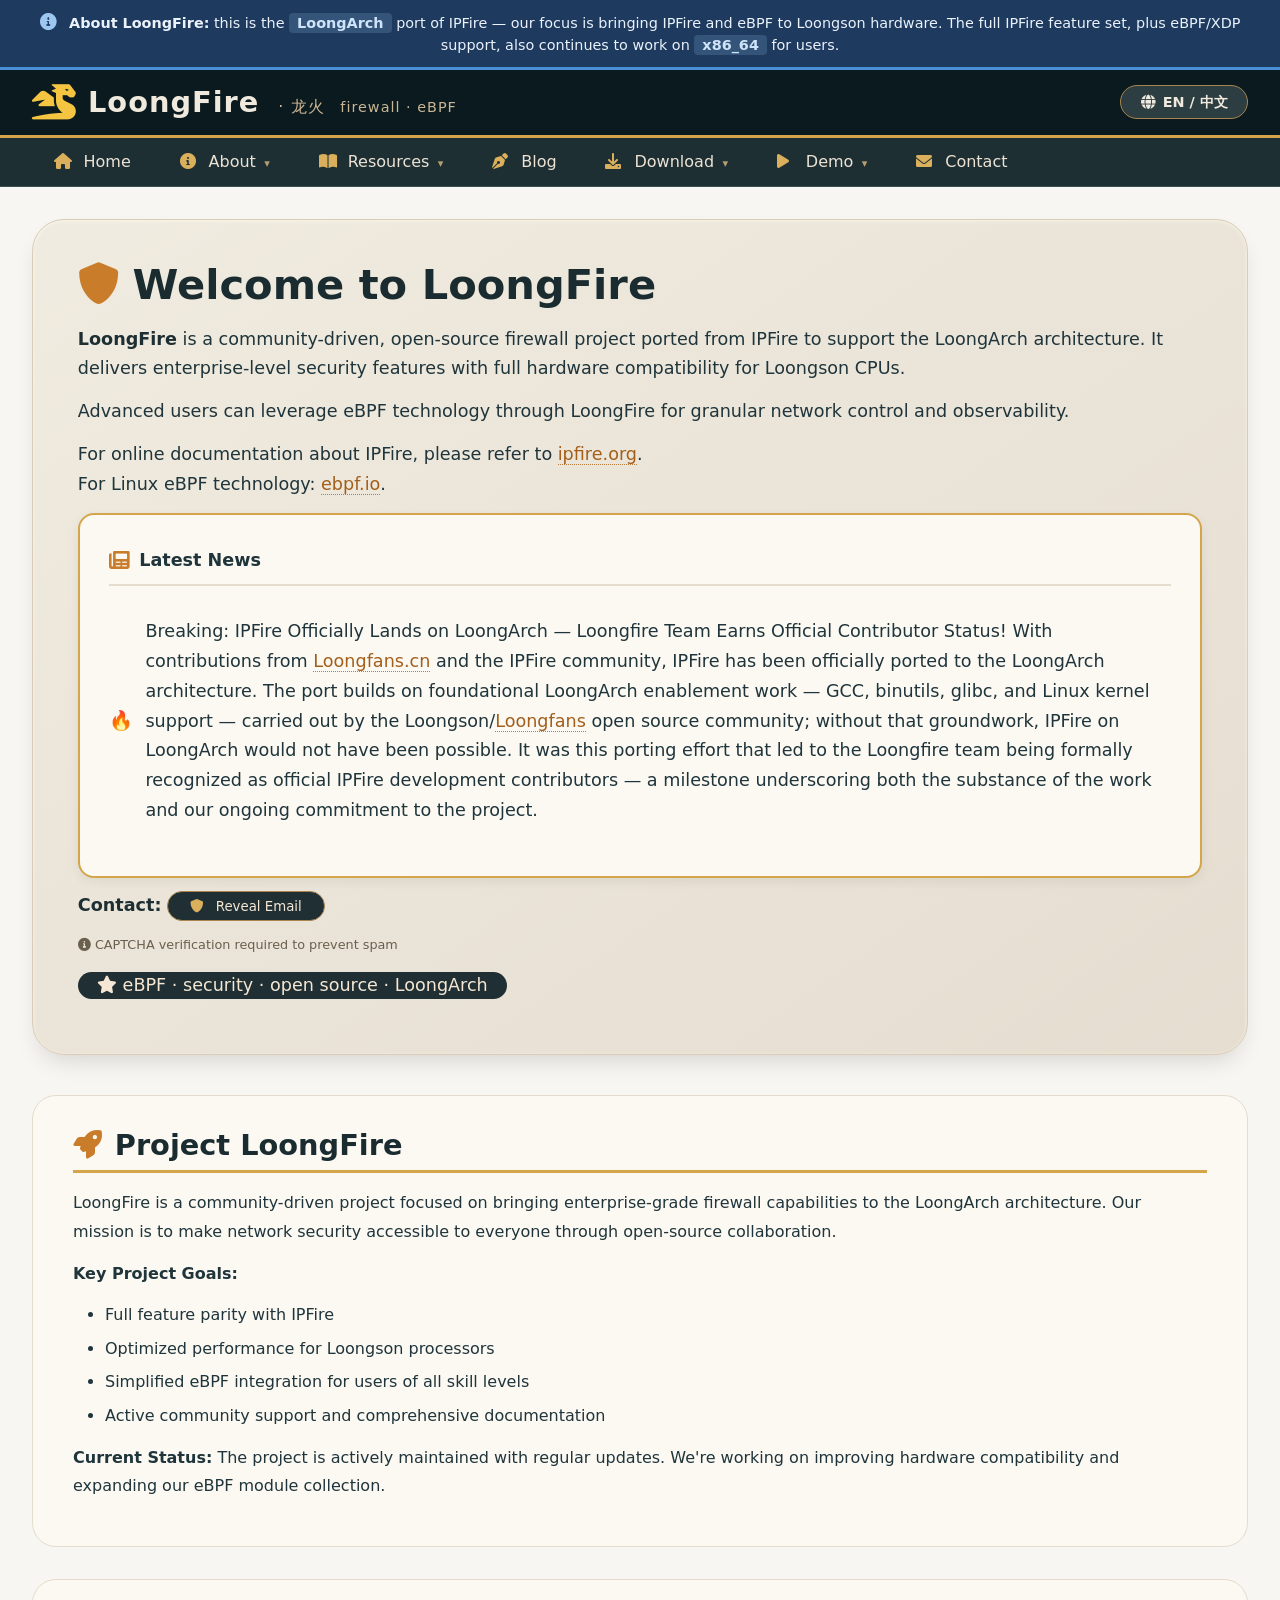
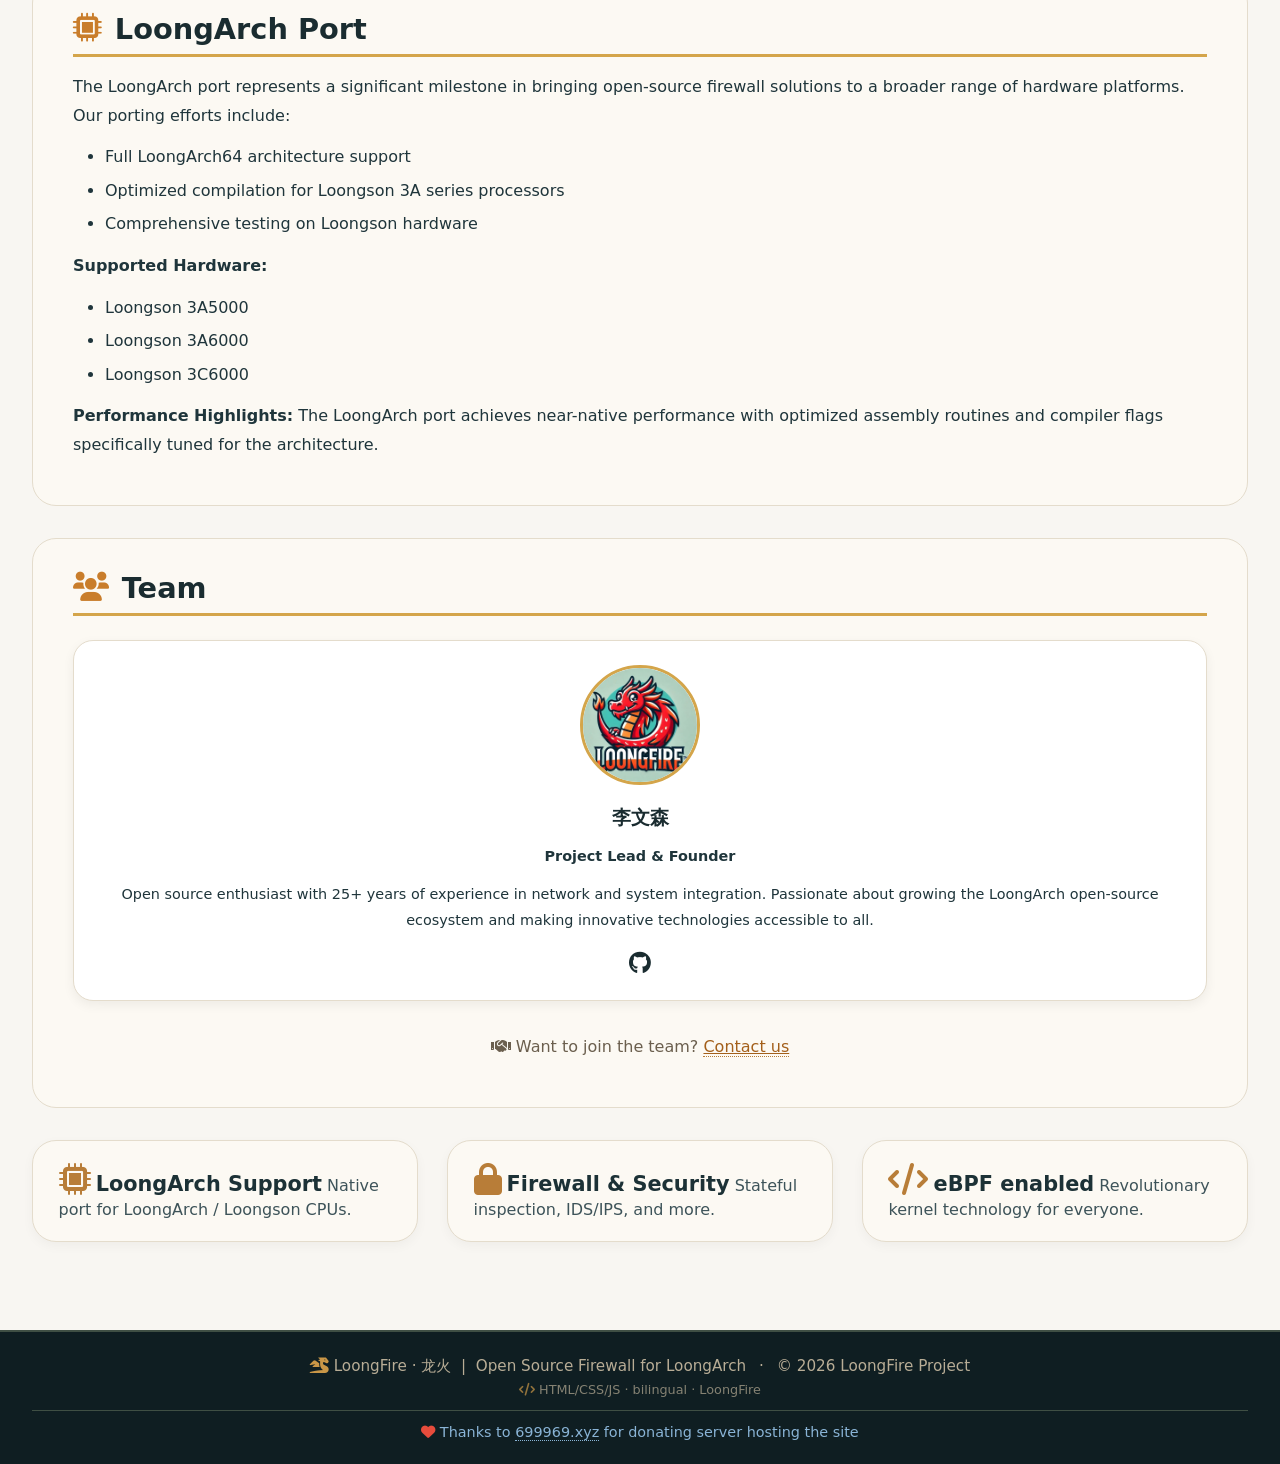
==== commit 5577515f: "index.html: Add aritecture support statement. Signed-off-by: Vincent Li <vincent.mc.li@gmail.com>" ====
--- a/index.html
+++ b/index.html
@@ -9,76 +9,53 @@
     <!-- Main styles -->
     <link rel="stylesheet" href="style.css">
     <style>
-        /* 域名声明横幅样式 */
-        .domain-statement {
-            background: #8b0000;
-            color: #fff;
-            padding: 12px 20px;
-            text-align: center;
-            font-size: 0.95rem;
-            border-bottom: 3px solid #ff6b6b;
-            position: relative;
-            z-index: 100;
-        }
-        .domain-statement a {
-            color: #ffd700;
-            text-decoration: underline;
-            font-weight: bold;
-        }
-        .domain-statement a:hover {
-            color: #fff;
-        }
-        .domain-statement .warning-icon {
-            margin-right: 10px;
-            font-size: 1.2rem;
-            animation: blink-warning 1s infinite;
-        }
-        @keyframes blink-warning {
-            0%, 100% { opacity: 1; }
-            50% { opacity: 0.3; }
-        }
-        .domain-statement .highlight-domain {
-            background: rgba(255, 215, 0, 0.2);
-            padding: 2px 8px;
-            border-radius: 4px;
-            font-weight: bold;
-            color: #ffd700;
-        }
-        @media (max-width: 768px) {
-            .domain-statement {
-                font-size: 0.8rem;
-                padding: 10px 12px;
-            }
-        }
+/* 架构与功能支持提示样式（信息型，非警告） */
+.info-statement {
+    background: #1f3a5f;
+    color: #eaf2fb;
+    padding: 10px 20px;
+    text-align: center;
+    font-size: 0.9rem;
+    line-height: 1.5;
+    border-bottom: 3px solid #4a90d9;
+    position: relative;
+    z-index: 100;
+}
+.info-statement .info-icon {
+    margin-right: 8px;
+    font-size: 1.05rem;
+    color: #9cc7f0;
+}
+.info-statement .highlight-domain {
+    background: rgba(156, 199, 240, 0.18);
+    padding: 2px 8px;
+    border-radius: 4px;
+    font-weight: bold;
+    color: #cfe4fa;
+}
+@media (max-width: 768px) {
+    .info-statement {
+        font-size: 0.78rem;
+        padding: 9px 12px;
+    }
+}
     </style>
 </head>
 <body class="lang-en">
-    <!-- ============ 域名声明横幅 ============ -->
-    <!--div class="domain-statement">
-        <span class="warning-icon"><i class="fas fa-exclamation-triangle"></i></span>
-        <span data-lang="en">
-            <strong>⚠️ OFFICIAL DOMAIN NOTICE:</strong> 
-            <span class="highlight-domain">loongfire.com</span> and 
-            <span class="highlight-domain">loongfire.net</span> are 
-            <strong>NOT</strong> official domains of the LoongFire project. 
-            They are unauthorized and redirected to this site without permission. 
-            The <strong>only official domain</strong> is 
-            <a href="https://www.bpfire.net" target="_blank">bpfire.net</a>. 
-            Please verify before trusting any content. 
-            <i class="fas fa-shield-alt" style="margin-left:8px;"></i>
-        </span>
-        <span data-lang="zh">
-            <strong>⚠️ 官方域名声明：</strong> 
-            <span class="highlight-domain">loongfire.com</span> 和 
-            <span class="highlight-domain">loongfire.net</span> 
-            <strong>并非</strong> LoongFire 项目的官方域名。 
-            它们未经授权，被擅自重定向至本站。 
-            <strong>唯一官方域名</strong>为 
-            <a href="https://www.bpfire.net" target="_blank">bpfire.net</a>。 
-            请用户注意甄别，谨防风险。 
-            <i class="fas fa-shield-alt" style="margin-left:8px;"></i>
-        </span>
-    </div-->
+
+	<!-- ============ 架构与功能支持提示 ============ -->
+<div class="info-statement">
+    <span class="info-icon"><i class="fas fa-circle-info"></i></span>
+    <span data-lang="en">
+        <strong>About LoongFire:</strong> this is the <span class="highlight-domain">LoongArch</span> port of IPFire —
+        our focus is bringing IPFire and eBPF to Loongson hardware. The full IPFire feature set,
+        plus eBPF/XDP support, also continues to work on <span class="highlight-domain">x86_64</span>
+        for users.</span>
+    <span data-lang="zh">
+        <strong>关于 LoongFire：</strong>本项目是 IPFire 的 <span class="highlight-domain">龙架构（LoongArch）</span> 移植版，
+        我们专注于将 IPFire 与 eBPF 带到龙芯硬件。IPFire 的完整功能集以及 eBPF/XDP 支持，
+        同样继续在 <span class="highlight-domain">x86_64</span> 上可用，供用户使用。</span>
+</div>
 
     <!-- header -->
     <header class="header">
@@ -118,6 +95,7 @@
                     <a href="https://ipfire.org/" target="_blank"><span data-lang="en">IPFire Docs</span><span data-lang="zh">IPFire 文档</span></a>
                     <a href="https://ebpf.io/" target="_blank"><span data-lang="en">eBPF.io</span><span data-lang="zh">eBPF 官网</span></a>
                     <a href="https://github.com/vincentmli/loongfire" target="_blank"><span data-lang="en">GitHub</span><span data-lang="zh">GitHub</span></a>
+                    <a href="https://gitee.com/loongfire" target="_blank"><span data-lang="en">Gitee</span><span data-lang="zh">Gitee</span></a>
                 </div>
             </li>
 
@@ -187,6 +165,30 @@
                         <span data-lang="en">New on the blog: <a href="blog/2026-10-27-glibc-dracut-boot-bug.html?lang=en" style="color:inherit;border-bottom:1px dotted currentColor;">The Bug That Broke the Boot</a> — how a glibc 2.44 change silently crippled dracut, and how LoongFire and IPFire tracked it down.</span>
                         <span data-lang="zh">博客新文章：<a href="blog/2026-10-27-glibc-dracut-boot-bug.html?lang=zh" style="color:inherit;border-bottom:1px dotted currentColor;">一个让启动失败的 Bug</a> —— glibc 2.44 的变更如何悄然瘫痪 dracut，以及 LoongFire 与 IPFire 如何将其揪出。</span>
                     </div>
+
+		    <div class="news-item">
+			<span class="news-badge">📰</span>
+			<span data-lang="en">New on the blog: <a href="blog/2026-10-28-ipfire-officially-supports-loongarch.html?lang=en" style="color:inherit;border-bottom:1px dotted currentColor;">"LoongArch Has Arrived Around Us" — IPFire Officially Supports LoongArch</a> (translation of the original Loongson Technology article).</span>
+    			<span data-lang="zh">博客新文章：<a href="blog/2026-10-28-ipfire-officially-supports-loongarch.html?lang=zh" style="color:inherit;border-bottom:1px dotted currentColor;">"龙架构已来到我们身边"——IPFire 正式支持龙架构</a>（龙芯中科原文译文）。</span>
+		     </div>
+
+		     <div class="news-item">
+			<span class="news-badge">🛡️</span>
+    			<span data-lang="en">New on the blog: <a href="blog/2026-11-04-loongfire-xdp-synproxy-cve-2026-98432.html?lang=en" style="color:inherit;border-bottom:1px dotted currentColor;">LoongFire XDP SYNPROXY: An Efficient Stopgap for CVE-2026-98432</a> — drop IP-option packets at ingress before the vulnerable kernel path is reached.</span>
+    			<span data-lang="zh">博客新文章：<a href="blog/2026-11-04-loongfire-xdp-synproxy-cve-2026-98432.html?lang=zh" style="color:inherit;border-bottom:1px dotted currentColor;">LoongFire XDP SYNPROXY：针对 CVE-2026-98432 的高效临时缓解方案</a> —— 在入口处丢弃带 IP 选项的报文，早于漏洞内核路径被触达。</span>
+		     </div>
+
+		     <div class="news-item">
+    			<span class="news-badge">🔤</span>
+    			<span data-lang="en">New on the blog: <a href="blog/2026-11-07-letter-case-ipfire-loongson-boot-mystery.html?lang=en" style="color:inherit;border-bottom:1px dotted currentColor;">A Letter Case Mystery: IPFire Boot Failure on Loongson 3A6000</a> — how one uppercase letter fixed a stubborn boot failure on LoongArch.</span>
+    			<span data-lang="zh">博客新文章：<a href="blog/2026-11-07-letter-case-ipfire-loongson-boot-mystery.html?lang=zh" style="color:inherit;border-bottom:1px dotted currentColor;">一个字母的大小写：IPFire 在龙芯 3A6000 上的启动谜案</a> —— 一个全大写字母如何解决了龙架构上顽固的启动故障。</span>
+		     </div>
+
+		     <div class="news-item">
+    			<span class="news-badge">📋</span>
+    			<span data-lang="en">New on the blog: <a href="blog/2026-11-07-loongfire-upgrade-policy.html?lang=en" style="color:inherit;border-bottom:1px dotted currentColor;">LoongFire Upgrade Policy: Backup, Fresh Install, Restore</a> — why we don't support in-place upgrades, and the procedure we do support.</span>
+    			<span data-lang="zh">博客新文章：<a href="blog/2026-11-07-loongfire-upgrade-policy.html?lang=zh" style="color:inherit;border-bottom:1px dotted currentColor;">LoongFire 升级策略：备份、全新安装、恢复</a> —— 为什么我们不支持原地升级，以及我们支持的流程。</span>
+		     </div>
 
                     <!--div class="news-item">
                         <span class="news-badge">🚀</span>
